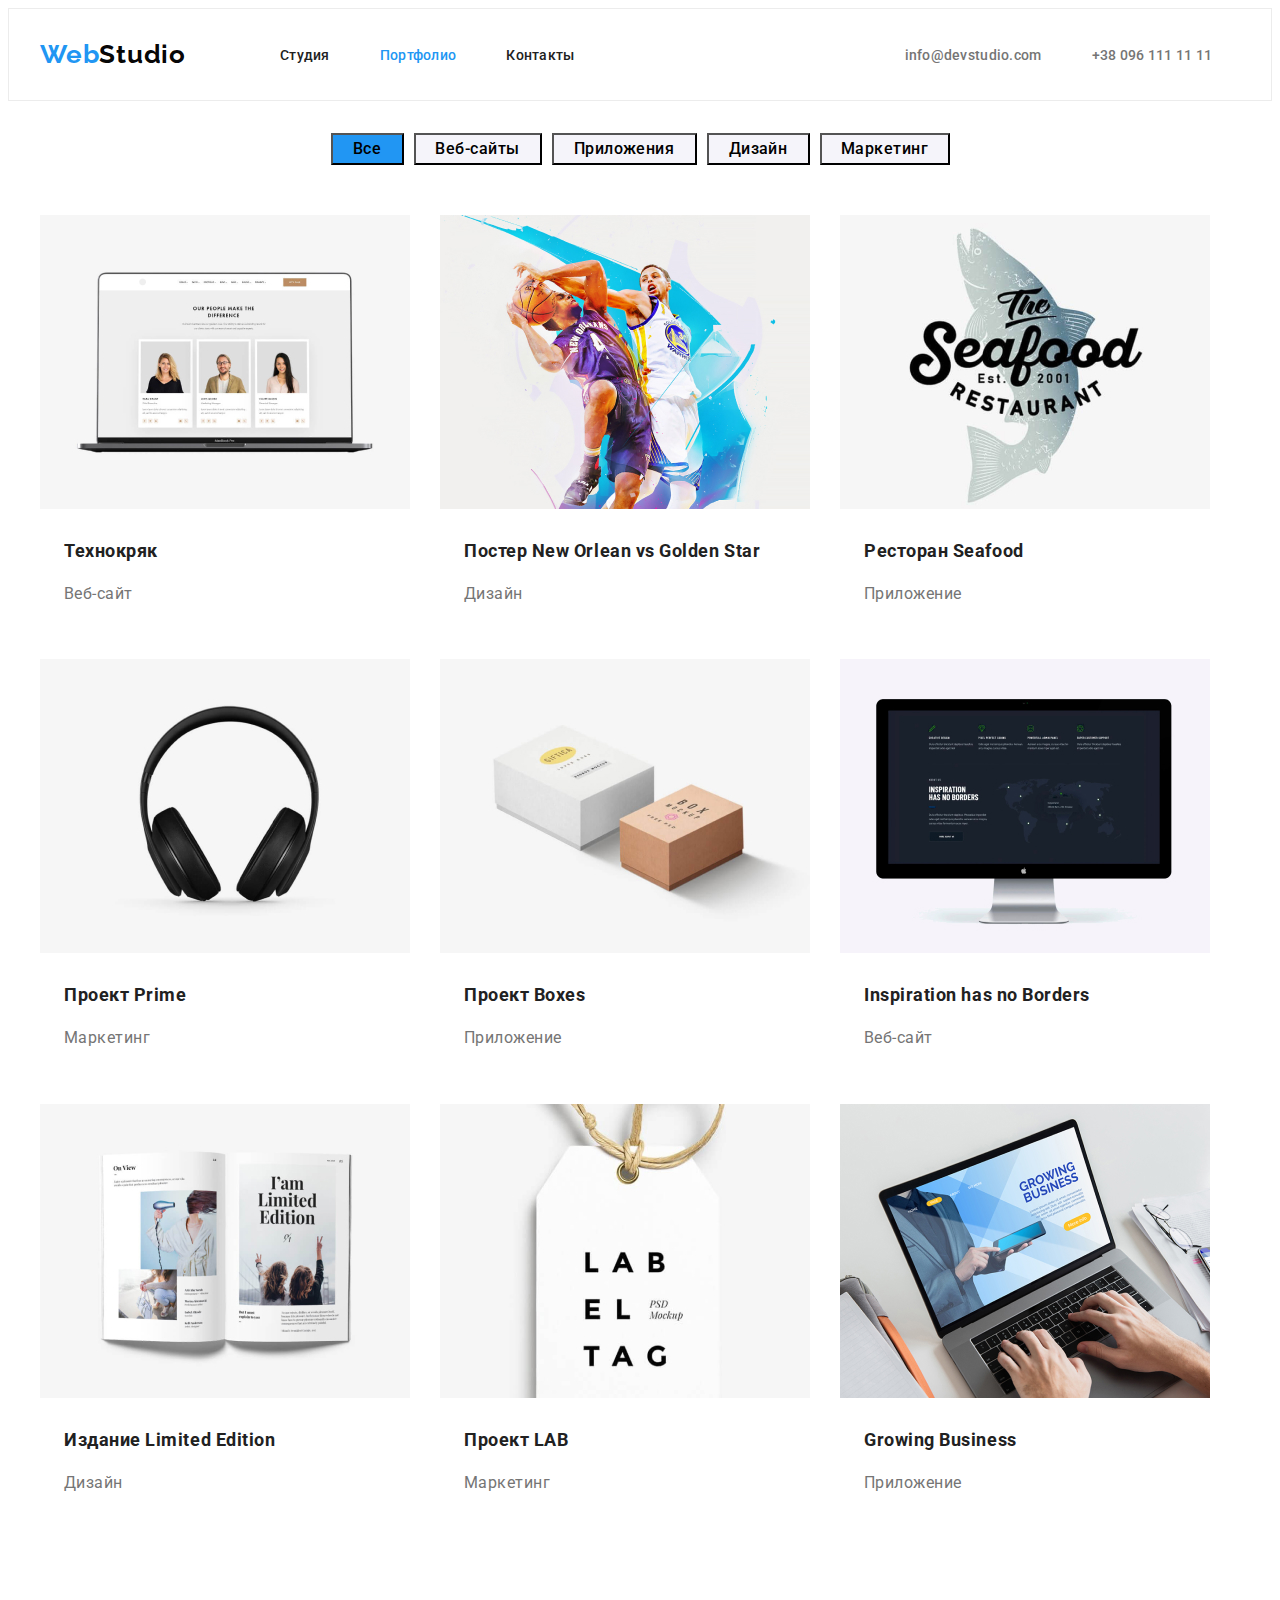
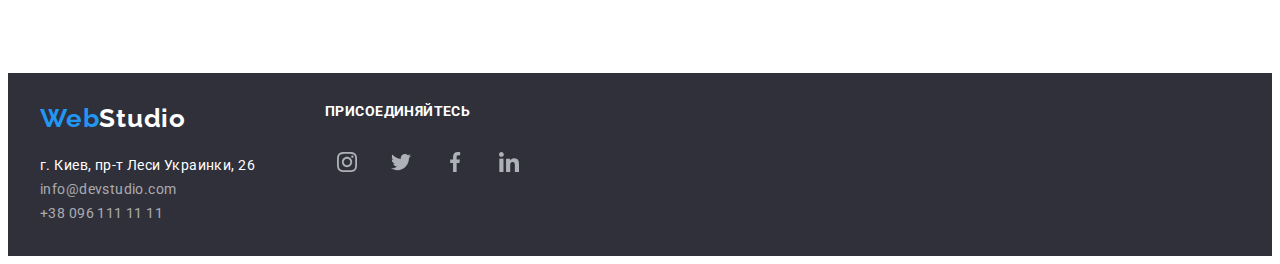
==== portfolio.html @ 07011a93 "r" ====
<!DOCTYPE html>
<html lang="ru">

<head>
    <meta charset="UTF-8">
    <meta http-equiv="X-UA-Compatible" content="IE=edge">
    <meta name="viewport" content="width=device-width, initial-scale=1.0">
    <title>home work 2</title>
    <link rel="preconnect" href="https://fonts.gstatic.com" />
    <link
        href="https://fonts.googleapis.com/css2?family=Raleway:wght@700&family=Roboto:wght@400;500;700;900&display=swap"
        rel="stylesheet" />
    <link rel="stylesheet" href="https://cdnjs.cloudflare.com/ajax/libs/modern-normalize/1.1.0/modern-normalize.min.css"
        integrity="sha512-wpPYUAdjBVSE4KJnH1VR1HeZfpl1ub8YT/NKx4PuQ5NmX2tKuGu6U/JRp5y+Y8XG2tV+wKQpNHVUX03MfMFn9Q=="
        crossorigin="anonymous" referrerpolicy="no-referrer" />
    <link rel="stylesheet" href="css/portfolio.css" />
</head>

<body>
    <!--Верхня лінія-->
    <header class="header">
        <div class="container header-container">
            <a class="logo" href="./index.html"> <span class="logo-1">Web</span><span class="logo-2">Studio</span></a>
            <nav class="header-nav">
                <ul class="header-list">
                    <li class="header-item"><a class="header-link-1" href="index.html">Студия</a></li>
                    <li class="header-item"><a class="header-link-2" href="portfolio.html">Портфолио</a></li>
                    <li class="header-item"><a class="header-link-3" href="">Контакты</a></li>

                </ul>
            </nav>
            <ul class="header-contacts">
                <li><a class="header-e-mail" href="mailto:info@devstudio.com">info@devstudio.com</a></li>
                <li class="header-contacts-item"><a class="header-tel" href="tel:+380961111111">+38 096 111 11 11</a>
                </li>
            </ul>
        </div>
    </header>
    <main>
        <!-- portfolio -->
        <h2 hidden>Портфолио</h2>
        <section class="portfolio">
            <div class="container container-portfolio">
                <!-- Filters -->
                <ul class="filters-list">
                    <li class="filters-item">
                        <button type="button" class="filters-btm filters-btm-active filters-btm1">Все</button>
                    </li>
                    <li class="filters-item">
                        <button type="button" class="filters-btm filters-btm2">Веб-сайты</button>
                    </li>
                    <li class="filters-item">
                        <button type="button" class="filters-btm filters-btm3">Приложения</button>
                    </li>
                    <li class="filters-item">
                        <button type="button" class="filters-btm filters-btm4">Дизайн</button>
                    </li>
                    <li class="filters-item">
                        <button type="button" class="filters-btm filters-btm5">Маркетинг</button>
                    </li>
                </ul>

                <!-- Projects -->

                <ul class="projects-list">
                    <li class="projects-item">
                        <img class="projects-photo" src="images/img5.jpg" alt="project1" width="370" />
                        <div class="projects-box">
                            <h3 class="projects-title">Технокряк</h3>
                            <p class="projects-subtitle">Веб-сайт</p>
                        </div>
                    </li>
                    <li class="projects-item">
                        <img class="projects-photo" src="images/img6.jpg" alt="project2" width="370" />
                        <div class="projects-box">
                            <h3 class="projects-title">Постер New Orlean vs Golden Star</h3>
                            <p class="projects-subtitle">Дизайн</p>
                        </div>
                    </li>
                    <li class="projects-item">
                        <img class="projects-photo" src="images/img(7).jpg" alt="project3" width="370" />
                        <div class="projects-box">
                            <h3 class="projects-title">Ресторан Seafood</h3>
                            <p class="projects-subtitle">Приложение</p>
                        </div>
                    </li>
                    <li class="projects-item">
                        <img class="projects-photo" src="images/img(8).jpg" alt="project4" width="370" />
                        <div class="projects-box">
                            <h3 class="projects-title">Проект Prime</h3>
                            <p class="projects-subtitle">Маркетинг
                            </p>
                        </div>
                    </li>
                    <li class="projects-item">
                        <img class="projects-photo" src="images/img(9).jpg" alt="project5" width="370" />
                        <div class="projects-box">
                            <h3 class="projects-title">Проект Boxes</h3>
                            <p class="projects-subtitle">Приложение </p>
                        </div>
                    </li>
                    <li class="projects-item">
                        <img class="projects-photo" src="images/img(10).jpg" alt="project6" width="370" />
                        <div class="projects-box">
                            <h3 class="projects-title">Inspiration has no Borders</h3>
                            <p class="projects-subtitle">Веб-сайт</p>
                        </div>
                    </li>
                    <li class="projects-item">
                        <img class="projects-photo" src="images/img(11).jpg" alt="project7" width="370" />
                        <div class="projects-box">
                            <h3 class="projects-title">Издание Limited Edition</h3>
                            <p class="projects-subtitle">Дизайн</p>
                        </div>
                    </li>
                    <li class="projects-item">
                        <img class="projects-photo" src="images/img(12).jpg" alt="project8" width="370" />
                        <div class="projects-box">
                            <h3 class="projects-title">Проект LAB</h3>
                            <p class="projects-subtitle">Маркетинг</p>
                        </div>
                    </li>
                    <li class="projects-item">
                        <img class="projects-photo" src="images/img(13).jpg" alt="project9" width="370" />
                        <div class="projects-box">
                            <h3 class="projects-title">Growing Business</h3>
                            <p class="projects-subtitle">Приложение</p>
                        </div>
                    </li>
                </ul>
            </div>
        </section>
    </main>


    <footer class="footer">
        <div class="container footer-container">
            <div>
                <a class="footer-logo" href="./index.html"><span class="footer-logo-1">Web</span><span
                        class="footer-logo-2">Studio</span></a>
                <address class="footer-adress">
                    <ul class="footer-list">
                        <li class="footer-item"><a class="footer-link-1 footer-link" target="_blank"
                                rel="noopener noreferrer" href="https://goo.gl/maps/jTzLidg23AgvHUdS9"> г. Киев,
                                пр-т
                                Леси Украинки, 26</a></li>
                        <li class="footer-item"><a class="footer-link2 footer-link"
                                href="mailto:info@devstudio.com">info@devstudio.com</a>
                        </li>
                        <li class="footer-item"><a class="footer-link2 footer-link" href="tel:+380961111111">+38 096 111
                                11
                                11</a></li>
                    </ul>
                </address>
            </div>
            <div class="footer-social-container">
                <h2 class="footer-social-title">присоединяйтесь</h2>
                <ul class="footer-social-list">
                    <li class="footer-social-item">
                        <a href="" class="footer-social-link">
                            <svg class="footer-social-icon" width="20" height="20">
                                <use href="./images/icons/icons.svg#instagram"></use>
                            </svg>
                        </a>
                    </li>
                    <li class="footer-social-item">
                        <a href="" class="footer-social-link">
                            <svg class="footer-social-icon" width="20" height="20">
                                <use href="./images/icons/icons.svg#twitter"></use>
                            </svg>
                        </a>
                    </li>
                    <li class="footer-social-item">
                        <a href="" class="footer-social-link">
                            <svg class="footer-social-icon" width="20" height="20">
                                <use href="./images/icons/icons.svg#facebook"></use>
                            </svg>
                        </a>
                    </li>
                    <li class="footer-social-item">
                        <a href="" class="footer-social-link">
                            <svg class="footer-social-icon" width="20" height="20">
                                <use href="./images/icons/icons.svg#linkedin"></use>
                            </svg>
                        </a>
                    </li>
                </ul>
            </div>
        </div>
    </footer>
</body>
---- css/portfolio.css ----
body {
  background-color: rgba(255, 255, 255, 1);
  color: rgba(117, 117, 117, 1);
  font-family: "Roboto", "sans-serif";
}
.container {
  width: 1200px;
  padding: 0px 15px 0px 15px;
  margin-left: auto;
  margin-right: auto;
}

/* Header */
.header {
  padding-top: 30px;
  padding-bottom: 30px;

  border: 1px solid rgba(236, 236, 236, 1);
}
.header-container {
  display: flex;
  align-items: center;
}
/* Logo */
.logo {
  font-family: "Raleway";
  font-weight: 700;
  font-size: 26px;
  line-height: 1.2;
  letter-spacing: 0.03em;
  text-decoration: none;
}

.logo-2 {
  color: rgba(0, 0, 0, 0.986);
}

.logo-1 {
  color: rgba(33, 150, 243, 1);
}
/* Link */
.header-nav {
  margin-left: 94px;
}

.header-list,
.header-contacts {
  list-style: none;
  display: flex;
  gap: 50px;
  padding: 0;
  margin: 0;
}

.header-item1 {
  width: 49px;
}
.header-item2 {
  width: 76px;
}
.header-item3 {
  width: 68px;
}
.header-link-1,
.header-link-2,
.header-link-3 {
  font-weight: 500;
  font-size: 14px;
  line-height: 1.2;
  letter-spacing: 0.02em;
  text-decoration: none;
}
.header-link-2 {
  color: rgba(33, 150, 243, 1);
}
.header-link-1,
.header-link-3 {
  color: rgba(33, 33, 33, 1);
}
.header-link-1:hover,
.header-link-1:focus,
.header-link-3:hover,
.header-link-3:focus {
  color: rgba(33, 150, 243, 1);
}

/* Contacts */
.header-contacts {
  margin-left: 330px;
}

.header-tel,
.header-e-mail {
  font-weight: 500;
  font-size: 14px;
  line-height: 1.2;
  letter-spacing: 0.02em;
  text-decoration: none;
}
.header-e-mail {
  color: rgba(117, 117, 117, 1);
}
.header-tel {
  color: rgba(117, 117, 117, 1);
}
.header-tel:hover,
.header-e-mail:hover,
.header-tel:focus,
.header-e-mail:focus {
  color: rgba(33, 150, 243, 1);
}

/* Portfolio */

.portfolio {
  padding-top: 32px;
  padding-bottom: 155px;
}

/* Filters */

.filters-list {
  list-style: none;
  display: flex;
  padding: 0;
  gap: 10px;
  margin: 0;
  justify-content: center;
}
.filters-btm {
  background-color: rgba(245, 244, 250, 1);
  cursor: pointer;
  font-weight: 500;
  font-size: 16px;
  line-height: 1.6;
  font-family: inherit;
  letter-spacing: 0.03em;
}
.filters-btm:hover,
.filters-btm:focus {
  background-color: rgba(33, 150, 243, 1);
}

.filters-btm-active {
  background-color: rgba(33, 150, 243, 1);
}
.filters-btm1 {
  width: 73px;
}
.filters-btm2 {
  width: 128px;
}
.filters-btm3 {
  width: 145px;
}
.filters-btm4 {
  width: 103px;
}
.filters-btm5 {
  width: 130px;
}

/* Projects */
.projects-list {
  list-style: none;
  margin: 50px 0px 0px 0px;
  padding: 0;
  display: flex;
  flex-wrap: wrap;
  gap: 30px;
}

.projects-box {
  padding: 20px 24px 20px 24px;
}

.projects-title {
  font-weight: 700;
  font-size: 18px;
  line-height: 2;
  letter-spacing: 0.03em;
  color: rgba(33, 33, 33, 1);
  margin: 0;
  margin-bottom: 10px;
  padding: 0;
}
.projects-subtitle {
  line-height: 1.9;
  letter-spacing: 0.03em;
  color: rgb(117, 117, 117);
  margin: 0;
  padding: 0;
}

/* Footer */

.footer {
  background-color: rgba(47, 48, 58, 1);
  padding: 30px 0px 30px 0px;
}
.footer-container {
  display: flex;
}
.footer-logo {
  font-family: "Raleway";
  font-style: normal;
  font-weight: 700;
  font-size: 26px;
  line-height: 1.2;
  letter-spacing: 0.03em;
  text-decoration: none;
}

.footer-logo-1 {
  color: rgba(33, 150, 243, 1);
}
.footer-logo-2 {
  color: rgba(255, 255, 255, 1);
}
.footer-adress {
  font-style: normal;
  margin-top: 20px;
}
.footer-list {
  list-style: none;
  padding: 0;
  margin: 0;
  flex-direction: column;
  gap: 8px;
}
.footer-link-1 {
  color: rgba(255, 255, 255, 1);
  font-weight: 400;
  font-size: 14px;
  line-height: 1.7;
  letter-spacing: 0.03em;
  text-decoration: none;
}
.footer-link2 {
  color: rgba(255, 255, 255, 0.6);
  font-weight: 400;
  font-size: 14px;
  line-height: 1.7;
  letter-spacing: 0.03em;
  text-decoration: none;
}
.footer-link:hover,
.footer-link:focus,
.footer-link-1:hover,
.footer-link-1:focus {
  color: rgba(33, 150, 243, 1);
}
.footer-social-container {
  margin-left: 70px;
}
.footer-social-title {
  color: rgba(255, 255, 255, 1);
  font-weight: 700;
  font-size: 14px;
  line-height: 1.2;
  letter-spacing: 0.03em;
  text-transform: uppercase;
  margin: 0px 0px 20px 0px;
}
.footer-social-list {
  list-style: none;
  display: flex;
  justify-content: center;
  align-items: center;
  padding: 0;
  margin: 0;
  gap: 10px;
}
.footer-social-link {
  display: flex;
  width: 44px;
  height: 44px;
  border-radius: 50%;
  justify-content: center;
  align-items: center;
}
.footer-social-link:hover {
  background-color: rgba(33, 150, 243, 1);
}
.footer-social-link:hover .footer-social-icon {
  --color1: rgba(255, 255, 255, 1);
}
.footer-social-link:focus {
  background-color: rgba(33, 150, 243, 1);
}
.footer-social-link:focus .footer-social-icon {
  --color1: rgba(255, 255, 255, 1);
}
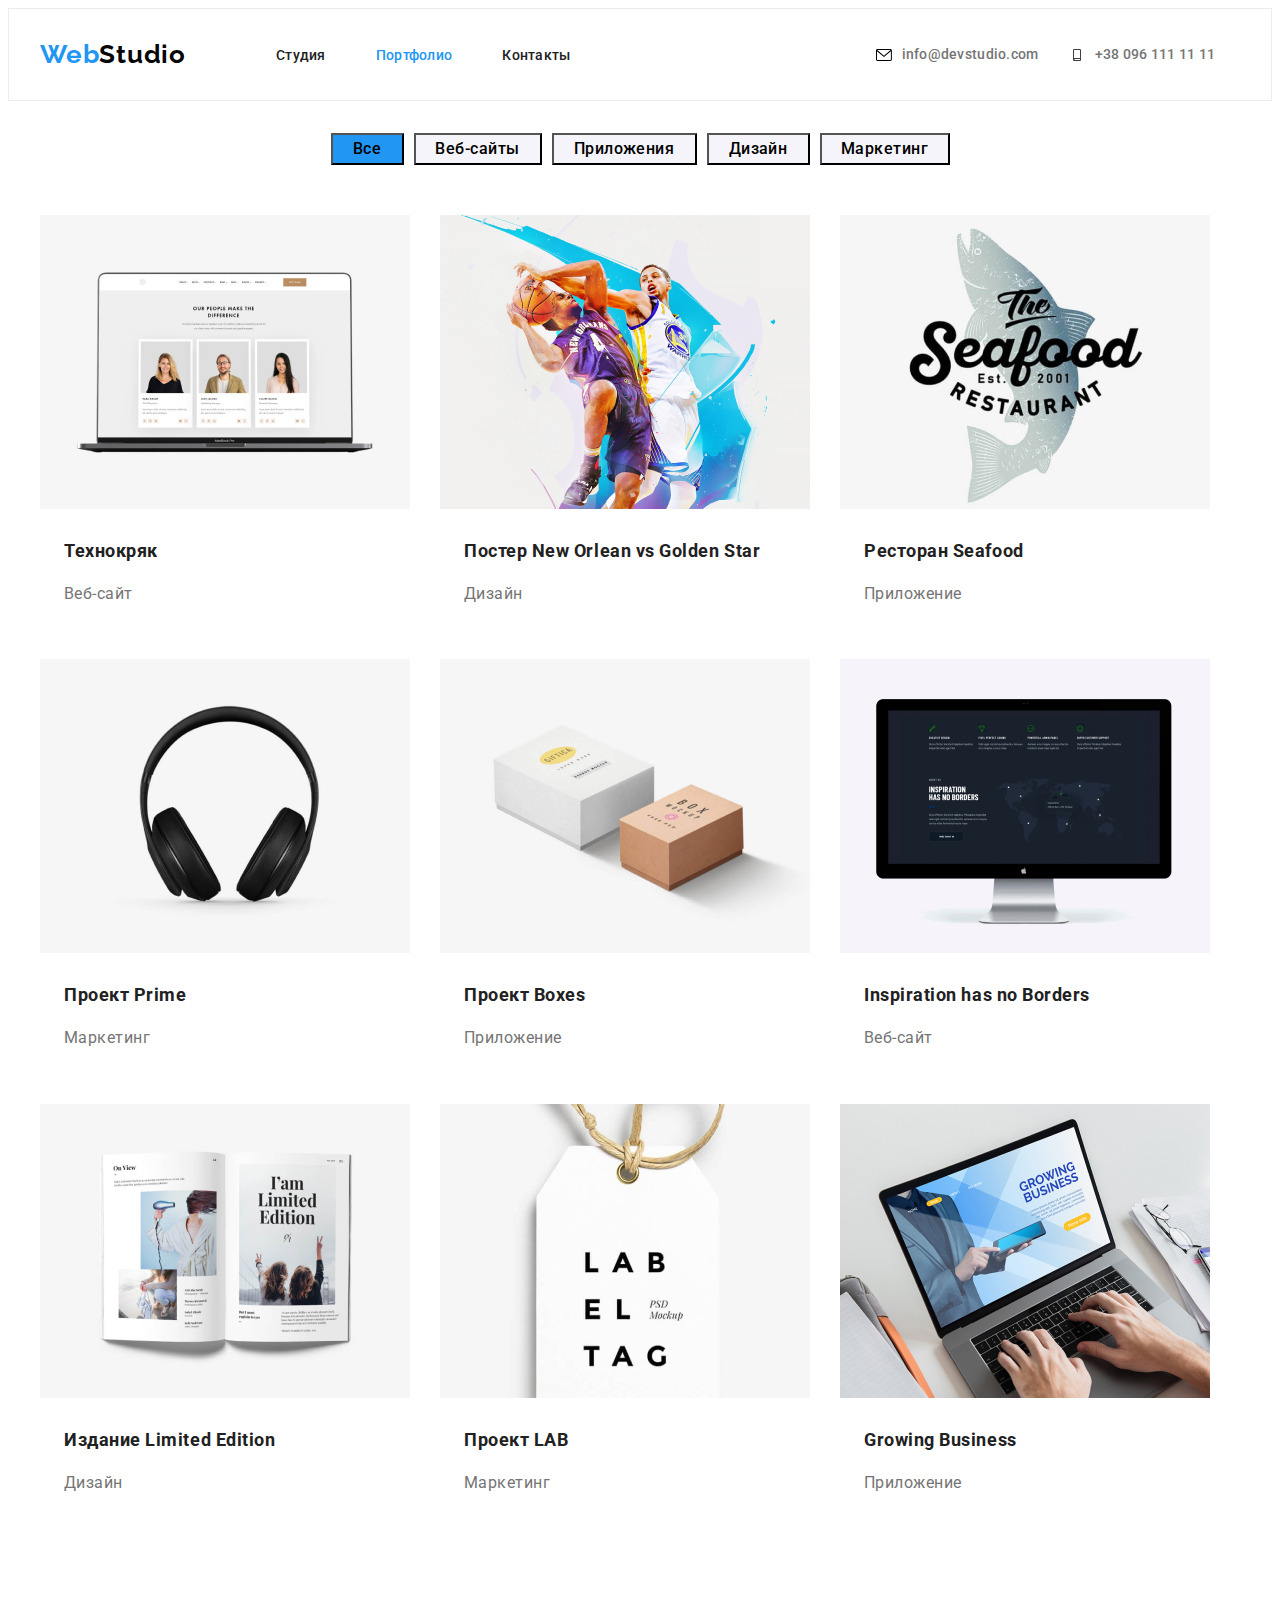
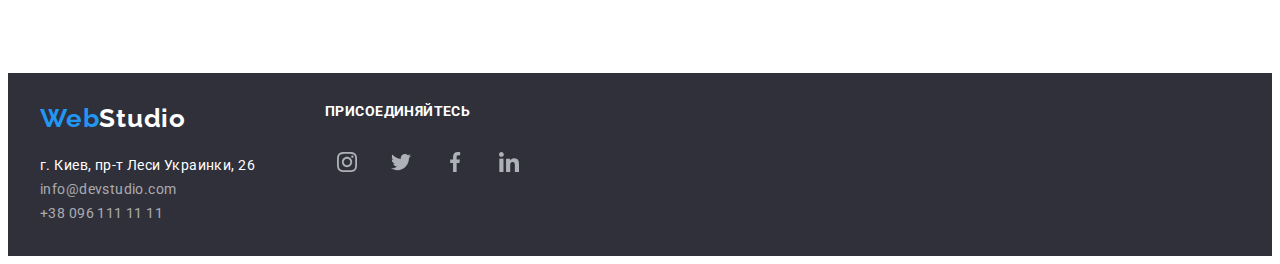
==== commit 5d90f74a: "ш" ====
--- a/portfolio.html
+++ b/portfolio.html
@@ -21,19 +21,35 @@
     <header class="header">
         <div class="container header-container">
             <a class="logo" href="./index.html"> <span class="logo-1">Web</span><span class="logo-2">Studio</span></a>
-            <nav class="header-nav">
-                <ul class="header-list">
-                    <li class="header-item"><a class="header-link-1" href="index.html">Студия</a></li>
-                    <li class="header-item"><a class="header-link-2" href="portfolio.html">Портфолио</a></li>
-                    <li class="header-item"><a class="header-link-3" href="">Контакты</a></li>
-
-                </ul>
-            </nav>
-            <ul class="header-contacts">
-                <li><a class="header-e-mail" href="mailto:info@devstudio.com">info@devstudio.com</a></li>
-                <li class="header-contacts-item"><a class="header-tel" href="tel:+380961111111">+38 096 111 11 11</a>
-                </li>
-            </ul>
+            <div class="header-nav-container">
+                <nav class="header-nav">
+                    <ul class="header-list">
+                        <li class="header-item header-item1"><a class="header-link-1" href="index.html">Студия</a></li>
+                        <li class="header-item header-item2"><a class="header-link-2"
+                                href="portfolio.html">Портфолио</a>
+                        </li>
+                        <li class="header-item header-item3"><a class="header-link-3" href=""> Контакты</a></li>
+                    </ul>
+                </nav>
+                <ul class="header-contacts">
+
+                    <li class="header-contacts-item">
+
+                        <a class="header-e-mail" href="mailto:info@devstudio.com"><svg class="header-icon" width="16"
+                                height="12">
+                                <use href="./images/icons/icons.svg#envelope-hover"></use>
+                            </svg>info@devstudio.com
+                        </a>
+                    </li>
+                    <li class="header-contacts-item">
+
+                        <a class="header-tel" href="tel:+380961111111"><svg class="header-icon" width="16" height="12">
+                                <use href="./images/icons/icons.svg#smartphone"></use>
+                            </svg>+38 096 111 11 11
+                        </a>
+                    </li>
+                </ul>
+            </div>
         </div>
     </header>
     <main>
--- a/css/portfolio.css
+++ b/css/portfolio.css
@@ -39,28 +39,27 @@
   color: rgba(33, 150, 243, 1);
 }
 /* Link */
-.header-nav {
-  margin-left: 94px;
-}
-
+.header-nav-container {
+  display: flex;
+  align-items: center;
+  justify-content: center;
+  margin-left: 90px;
+  gap: 305px;
+}
 .header-list,
 .header-contacts {
   list-style: none;
   display: flex;
+  margin: 0;
+}
+.header-nav {
+}
+.header-list {
   gap: 50px;
   padding: 0;
   margin: 0;
 }
 
-.header-item1 {
-  width: 49px;
-}
-.header-item2 {
-  width: 76px;
-}
-.header-item3 {
-  width: 68px;
-}
 .header-link-1,
 .header-link-2,
 .header-link-3 {
@@ -77,18 +76,23 @@
 .header-link-3 {
   color: rgba(33, 33, 33, 1);
 }
-.header-link-1:hover,
-.header-link-1:focus,
+.header-link-2:hover,
+.header-link-2:focus,
 .header-link-3:hover,
 .header-link-3:focus {
   color: rgba(33, 150, 243, 1);
 }
 
-/* Contacts */
 .header-contacts {
-  margin-left: 330px;
-}
-
+  padding: 0;
+  margin: 0;
+  gap: 30px;
+}
+.header-contacts-item {
+  display: flex;
+  align-items: center;
+  justify-content: center;
+}
 .header-tel,
 .header-e-mail {
   font-weight: 500;
@@ -99,15 +103,29 @@
 }
 .header-e-mail {
   color: rgba(117, 117, 117, 1);
+  display: flex;
+  align-items: center;
+  justify-content: center;
+  gap: 10px;
+}
+.header-e-mail:hover {
+  color: rgba(33, 150, 243, 1);
+}
+.header-e-mail:hover .header-icon {
+  fill: rgb(33, 150, 243);
 }
 .header-tel {
   color: rgba(117, 117, 117, 1);
-}
-.header-tel:hover,
-.header-e-mail:hover,
-.header-tel:focus,
-.header-e-mail:focus {
-  color: rgba(33, 150, 243, 1);
+  display: flex;
+  align-items: center;
+  justify-content: center;
+  gap: 10px;
+}
+.header-tel:hover {
+  color: rgb(33, 150, 243);
+}
+.header-tel:hover .header-icon {
+  fill: rgb(33, 150, 243);
 }
 
 /* Portfolio */
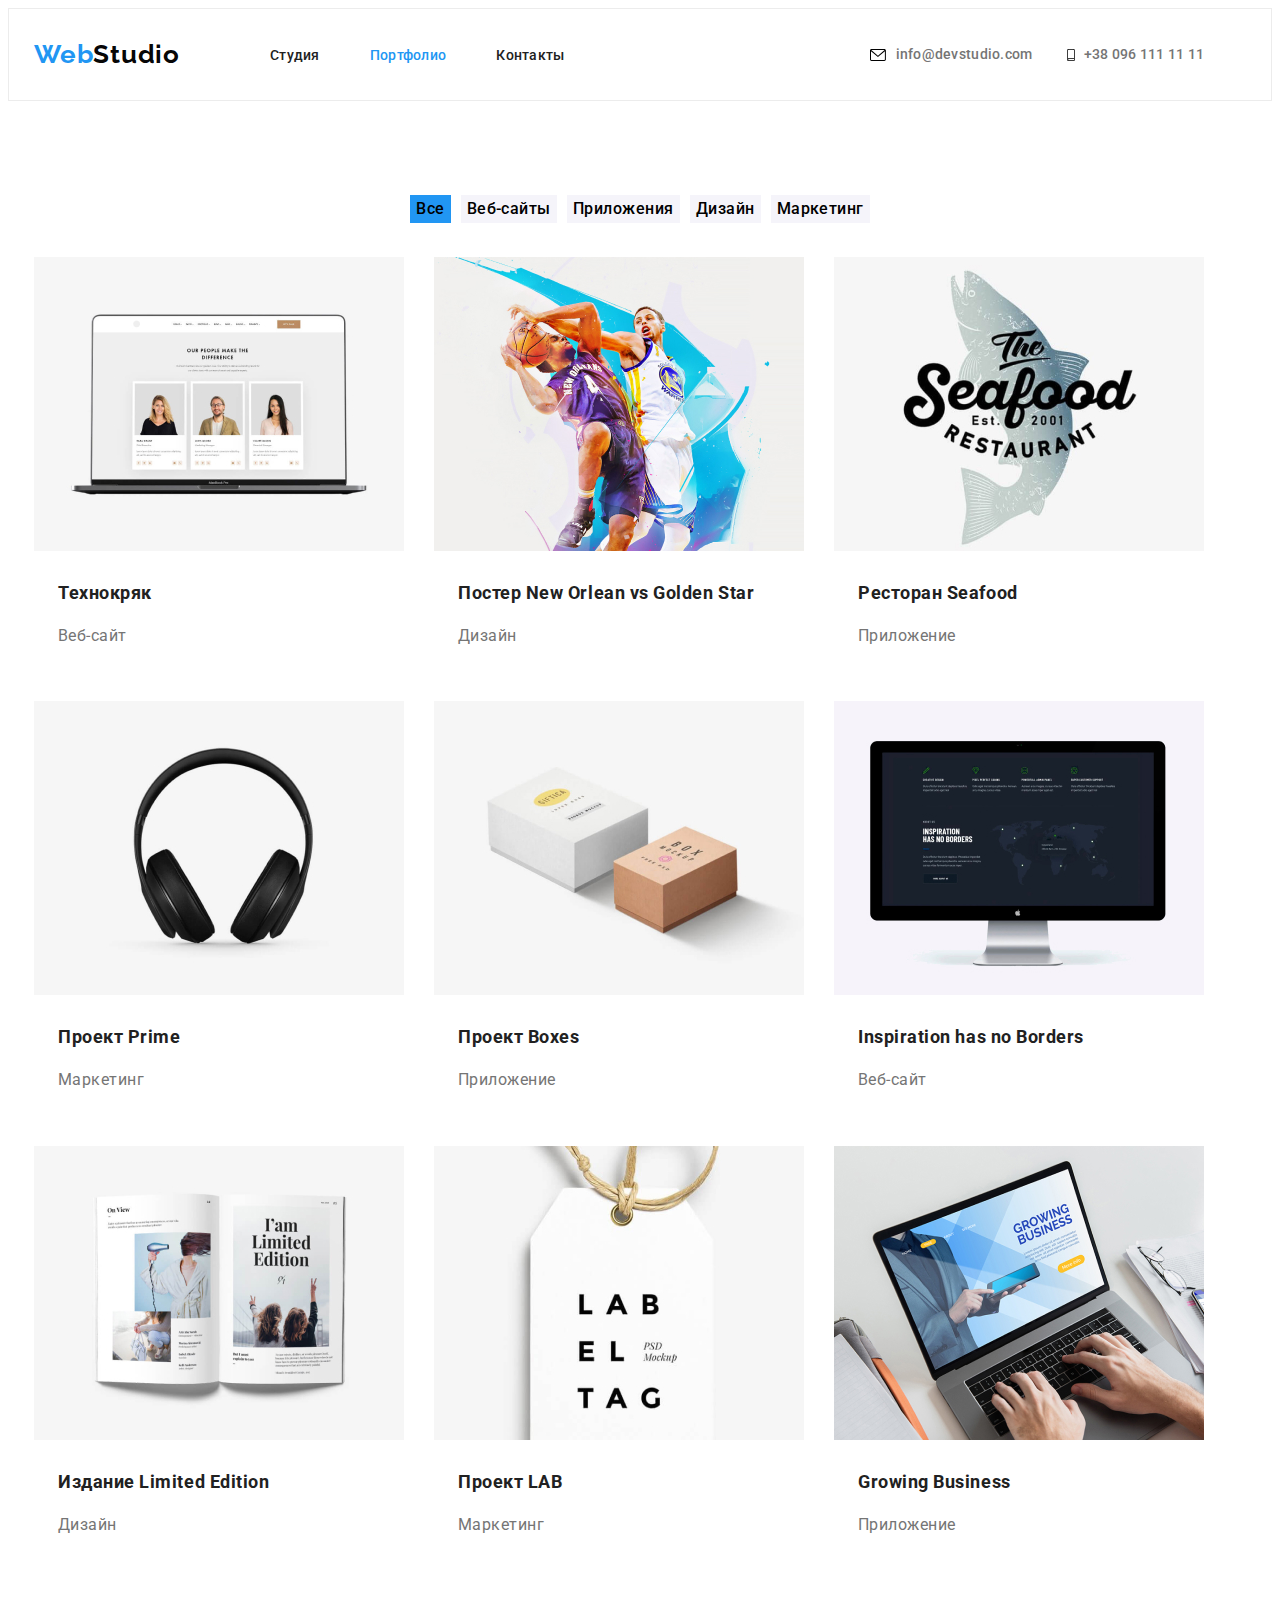
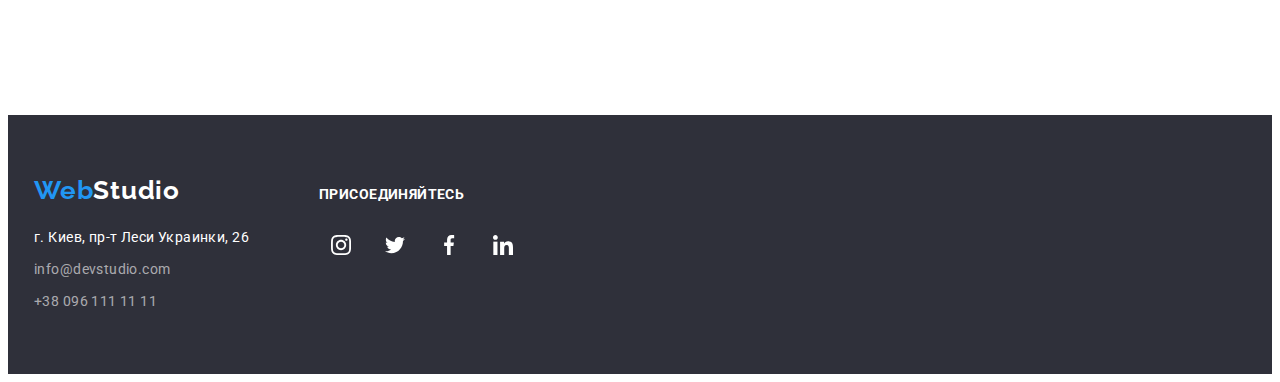
==== commit d11d09eb: "ddf" ====
--- a/portfolio.html
+++ b/portfolio.html
@@ -80,68 +80,86 @@
 
                 <ul class="projects-list">
                     <li class="projects-item">
-                        <img class="projects-photo" src="images/img5.jpg" alt="project1" width="370" />
-                        <div class="projects-box">
-                            <h3 class="projects-title">Технокряк</h3>
-                            <p class="projects-subtitle">Веб-сайт</p>
-                        </div>
-                    </li>
-                    <li class="projects-item">
-                        <img class="projects-photo" src="images/img6.jpg" alt="project2" width="370" />
-                        <div class="projects-box">
-                            <h3 class="projects-title">Постер New Orlean vs Golden Star</h3>
-                            <p class="projects-subtitle">Дизайн</p>
-                        </div>
-                    </li>
-                    <li class="projects-item">
-                        <img class="projects-photo" src="images/img(7).jpg" alt="project3" width="370" />
-                        <div class="projects-box">
-                            <h3 class="projects-title">Ресторан Seafood</h3>
-                            <p class="projects-subtitle">Приложение</p>
-                        </div>
-                    </li>
-                    <li class="projects-item">
-                        <img class="projects-photo" src="images/img(8).jpg" alt="project4" width="370" />
-                        <div class="projects-box">
-                            <h3 class="projects-title">Проект Prime</h3>
-                            <p class="projects-subtitle">Маркетинг
-                            </p>
-                        </div>
-                    </li>
-                    <li class="projects-item">
-                        <img class="projects-photo" src="images/img(9).jpg" alt="project5" width="370" />
-                        <div class="projects-box">
-                            <h3 class="projects-title">Проект Boxes</h3>
-                            <p class="projects-subtitle">Приложение </p>
-                        </div>
-                    </li>
-                    <li class="projects-item">
-                        <img class="projects-photo" src="images/img(10).jpg" alt="project6" width="370" />
-                        <div class="projects-box">
-                            <h3 class="projects-title">Inspiration has no Borders</h3>
-                            <p class="projects-subtitle">Веб-сайт</p>
-                        </div>
-                    </li>
-                    <li class="projects-item">
-                        <img class="projects-photo" src="images/img(11).jpg" alt="project7" width="370" />
-                        <div class="projects-box">
-                            <h3 class="projects-title">Издание Limited Edition</h3>
-                            <p class="projects-subtitle">Дизайн</p>
-                        </div>
-                    </li>
-                    <li class="projects-item">
-                        <img class="projects-photo" src="images/img(12).jpg" alt="project8" width="370" />
-                        <div class="projects-box">
-                            <h3 class="projects-title">Проект LAB</h3>
-                            <p class="projects-subtitle">Маркетинг</p>
-                        </div>
-                    </li>
-                    <li class="projects-item">
-                        <img class="projects-photo" src="images/img(13).jpg" alt="project9" width="370" />
-                        <div class="projects-box">
-                            <h3 class="projects-title">Growing Business</h3>
-                            <p class="projects-subtitle">Приложение</p>
-                        </div>
+                        <a class="projects-link" href=""><img class="projects-photo" src="images/img5.jpg"
+                                alt="project1" width="370" />
+                            <div class="projects-box">
+                                <h3 class="projects-title">Технокряк</h3>
+                                <p class="projects-subtitle">Веб-сайт</p>
+                            </div>
+                        </a>
+                    </li>
+                    <li class="projects-item">
+                        <a class="projects-link" href=""><img class="projects-photo" src="images/img6.jpg"
+                                alt="project2" width="370" />
+                            <div class="projects-box">
+                                <h3 class="projects-title">Постер New Orlean vs Golden Star</h3>
+                                <p class="projects-subtitle">Дизайн</p>
+                            </div>
+                        </a>
+                    </li>
+                    <li class="projects-item">
+                        <a class="projects-link" href=""><img class="projects-photo" src="images/img(7).jpg"
+                                alt="project3" width="370" />
+                            <div class="projects-box">
+                                <h3 class="projects-title">Ресторан Seafood</h3>
+                                <p class="projects-subtitle">Приложение</p>
+                            </div>
+                        </a>
+                    </li>
+                    <li class="projects-item">
+                        <a class="projects-link" href=""><img class="projects-photo" src="images/img(8).jpg"
+                                alt="project4" width="370" />
+                            <div class="projects-box">
+                                <h3 class="projects-title">Проект Prime</h3>
+                                <p class="projects-subtitle">Маркетинг
+                                </p>
+                            </div>
+                        </a>
+                    </li>
+                    <li class="projects-item">
+                        <a class="projects-link" href=""><img class="projects-photo" src="images/img(9).jpg"
+                                alt="project5" width="370" />
+                            <div class="projects-box">
+                                <h3 class="projects-title">Проект Boxes</h3>
+                                <p class="projects-subtitle">Приложение </p>
+                            </div>
+                        </a>
+                    </li>
+                    <li class="projects-item">
+                        <a class="projects-link" href=""><img class="projects-photo" src="images/img(10).jpg"
+                                alt="project6" width="370" />
+                            <div class="projects-box">
+                                <h3 class="projects-title">Inspiration has no Borders</h3>
+                                <p class="projects-subtitle">Веб-сайт</p>
+                            </div>
+                        </a>
+                    </li>
+                    <li class="projects-item">
+                        <a class="projects-link" href=""><img class="projects-photo" src="images/img(11).jpg"
+                                alt="project7" width="370" />
+                            <div class="projects-box">
+                                <h3 class="projects-title">Издание Limited Edition</h3>
+                                <p class="projects-subtitle">Дизайн</p>
+                            </div>
+                        </a>
+                    </li>
+                    <li class="projects-item">
+                        <a class="projects-link" href=""><img class="projects-photo" src="images/img(12).jpg"
+                                alt="project8" width="370" />
+                            <div class="projects-box">
+                                <h3 class="projects-title">Проект LAB</h3>
+                                <p class="projects-subtitle">Маркетинг</p>
+                            </div>
+                        </a>
+                    </li>
+                    <li class="projects-item">
+                        <a class="projects-link" href=""><img class="projects-photo" src="images/img(13).jpg"
+                                alt="project9" width="370" />
+                            <div class="projects-box">
+                                <h3 class="projects-title">Growing Business</h3>
+                                <p class="projects-subtitle">Приложение</p>
+                            </div>
+                        </a>
                     </li>
                 </ul>
             </div>
@@ -160,10 +178,11 @@
                                 rel="noopener noreferrer" href="https://goo.gl/maps/jTzLidg23AgvHUdS9"> г. Киев,
                                 пр-т
                                 Леси Украинки, 26</a></li>
-                        <li class="footer-item"><a class="footer-link2 footer-link"
+                        <li class="footer-item"><a class="footer-link-2 footer-link"
                                 href="mailto:info@devstudio.com">info@devstudio.com</a>
                         </li>
-                        <li class="footer-item"><a class="footer-link2 footer-link" href="tel:+380961111111">+38 096 111
+                        <li class="footer-item"><a class="footer-link-2 footer-link" href="tel:+380961111111">+38 096
+                                111
                                 11
                                 11</a></li>
                     </ul>
--- a/css/portfolio.css
+++ b/css/portfolio.css
@@ -4,7 +4,7 @@
   font-family: "Roboto", "sans-serif";
 }
 .container {
-  width: 1200px;
+  width: 1212px;
   padding: 0px 15px 0px 15px;
   margin-left: auto;
   margin-right: auto;
@@ -76,6 +76,8 @@
 .header-link-3 {
   color: rgba(33, 33, 33, 1);
 }
+.header-link-1:hover,
+.header-link-1:focus,
 .header-link-2:hover,
 .header-link-2:focus,
 .header-link-3:hover,
@@ -114,12 +116,18 @@
 .header-e-mail:hover .header-icon {
   fill: rgb(33, 150, 243);
 }
+.header-e-mail:focus {
+  color: rgba(33, 150, 243, 1);
+}
+.header-e-mail:focus .header-icon {
+  fill: rgb(33, 150, 243);
+}
 .header-tel {
   color: rgba(117, 117, 117, 1);
   display: flex;
   align-items: center;
   justify-content: center;
-  gap: 10px;
+  gap: 5px;
 }
 .header-tel:hover {
   color: rgb(33, 150, 243);
@@ -127,11 +135,17 @@
 .header-tel:hover .header-icon {
   fill: rgb(33, 150, 243);
 }
+.header-tel:focus {
+  color: rgb(33, 150, 243);
+}
+.header-tel:focus .header-icon {
+  fill: rgb(33, 150, 243);
+}
 
 /* Portfolio */
 
 .portfolio {
-  padding-top: 32px;
+  padding-top: 94px;
   padding-bottom: 155px;
 }
 
@@ -153,6 +167,7 @@
   line-height: 1.6;
   font-family: inherit;
   letter-spacing: 0.03em;
+  border: 0;
 }
 .filters-btm:hover,
 .filters-btm:focus {
@@ -162,26 +177,11 @@
 .filters-btm-active {
   background-color: rgba(33, 150, 243, 1);
 }
-.filters-btm1 {
-  width: 73px;
-}
-.filters-btm2 {
-  width: 128px;
-}
-.filters-btm3 {
-  width: 145px;
-}
-.filters-btm4 {
-  width: 103px;
-}
-.filters-btm5 {
-  width: 130px;
-}
 
 /* Projects */
 .projects-list {
   list-style: none;
-  margin: 50px 0px 0px 0px;
+  margin: 34px 0px 0px 0px;
   padding: 0;
   display: flex;
   flex-wrap: wrap;
@@ -190,6 +190,23 @@
 
 .projects-box {
   padding: 20px 24px 20px 24px;
+  border-right: 1px rgba(238, 238, 238, 1);
+  border-bottom: 1px rgba(238, 238, 238, 1);
+  border-left: 1px rgba(238, 238, 238, 1);
+}
+.projects-link {
+  text-decoration: none;
+  display: block;
+}
+.projects-link:hover {
+  border: 1px solid #eeeeee;
+  box-shadow: 0px 1px 1px rgba(0, 0, 0, 0.12), 0px 4px 4px rgba(0, 0, 0, 0.06),
+    1px 4px 6px rgba(0, 0, 0, 0.16);
+}
+.projects-link:focus {
+  border: 1px solid #eeeeee;
+  box-shadow: 0px 1px 1px rgba(0, 0, 0, 0.12), 0px 4px 4px rgba(0, 0, 0, 0.06),
+    1px 4px 6px rgba(0, 0, 0, 0.16);
 }
 
 .projects-title {
@@ -214,10 +231,12 @@
 
 .footer {
   background-color: rgba(47, 48, 58, 1);
-  padding: 30px 0px 30px 0px;
+  padding-top: 60px;
+  padding-bottom: 60px;
 }
 .footer-container {
   display: flex;
+  align-items: baseline;
 }
 .footer-logo {
   font-family: "Raleway";
@@ -242,9 +261,10 @@
 .footer-list {
   list-style: none;
   padding: 0;
-  margin: 0;
+  display: flex;
   flex-direction: column;
   gap: 8px;
+  margin: 0;
 }
 .footer-link-1 {
   color: rgba(255, 255, 255, 1);
@@ -254,7 +274,7 @@
   letter-spacing: 0.03em;
   text-decoration: none;
 }
-.footer-link2 {
+.footer-link-2 {
   color: rgba(255, 255, 255, 0.6);
   font-weight: 400;
   font-size: 14px;
@@ -262,6 +282,7 @@
   letter-spacing: 0.03em;
   text-decoration: none;
 }
+
 .footer-link:hover,
 .footer-link:focus,
 .footer-link-1:hover,
@@ -300,12 +321,11 @@
 .footer-social-link:hover {
   background-color: rgba(33, 150, 243, 1);
 }
-.footer-social-link:hover .footer-social-icon {
-  --color1: rgba(255, 255, 255, 1);
-}
+
 .footer-social-link:focus {
   background-color: rgba(33, 150, 243, 1);
 }
-.footer-social-link:focus .footer-social-icon {
+
+.footer-social-icon {
   --color1: rgba(255, 255, 255, 1);
 }
